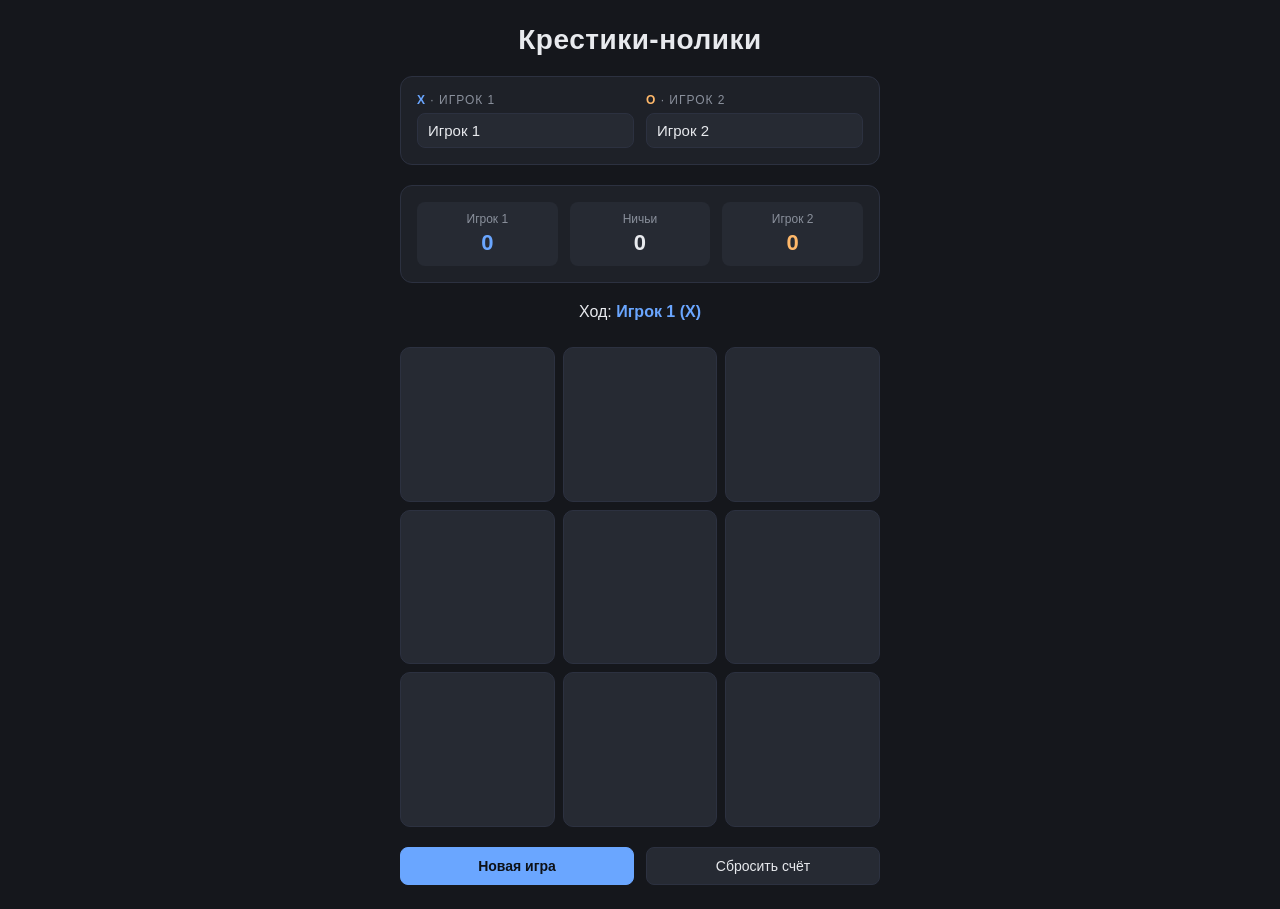
==== index.html @ 3e6832ba "Add browser tic-tac-toe game for two players Single-page hot-seat game with editable player names, w" ====
<!doctype html>
<html lang="ru">
<head>
  <meta charset="utf-8" />
  <meta name="viewport" content="width=device-width, initial-scale=1" />
  <title>Крестики-нолики</title>
  <style>
    :root {
      --bg: #15171c;
      --panel: #1e2128;
      --panel-2: #262a33;
      --text: #e8eaee;
      --muted: #8a909c;
      --accent: #6aa6ff;
      --x: #6aa6ff;
      --o: #ffb86a;
      --win: #2f6b3a;
      --border: #2c3140;
    }

    * { box-sizing: border-box; }

    html, body {
      margin: 0;
      padding: 0;
      background: var(--bg);
      color: var(--text);
      font-family: -apple-system, BlinkMacSystemFont, "Segoe UI", Roboto, Helvetica, Arial, sans-serif;
      min-height: 100vh;
    }

    body {
      display: flex;
      align-items: center;
      justify-content: center;
      padding: 24px;
    }

    .app {
      width: 100%;
      max-width: 480px;
      display: flex;
      flex-direction: column;
      gap: 20px;
    }

    h1 {
      margin: 0;
      font-size: 28px;
      font-weight: 600;
      text-align: center;
      letter-spacing: 0.5px;
    }

    .panel {
      background: var(--panel);
      border: 1px solid var(--border);
      border-radius: 12px;
      padding: 16px;
    }

    .players {
      display: grid;
      grid-template-columns: 1fr 1fr;
      gap: 12px;
    }

    .player-field {
      display: flex;
      flex-direction: column;
      gap: 6px;
    }

    .player-field label {
      font-size: 12px;
      color: var(--muted);
      text-transform: uppercase;
      letter-spacing: 1px;
    }

    .player-field .mark { font-weight: 700; }
    .player-field .mark.x { color: var(--x); }
    .player-field .mark.o { color: var(--o); }

    .player-field input {
      background: var(--panel-2);
      border: 1px solid var(--border);
      color: var(--text);
      font-size: 15px;
      padding: 8px 10px;
      border-radius: 8px;
      outline: none;
      width: 100%;
    }

    .player-field input:focus {
      border-color: var(--accent);
    }

    .scoreboard {
      display: grid;
      grid-template-columns: 1fr 1fr 1fr;
      gap: 12px;
      text-align: center;
    }

    .score {
      background: var(--panel-2);
      border-radius: 8px;
      padding: 10px 8px;
    }

    .score .label {
      font-size: 12px;
      color: var(--muted);
      margin-bottom: 4px;
      overflow: hidden;
      text-overflow: ellipsis;
      white-space: nowrap;
    }

    .score .value {
      font-size: 22px;
      font-weight: 700;
    }

    .score.x .value { color: var(--x); }
    .score.o .value { color: var(--o); }

    .status {
      text-align: center;
      font-size: 16px;
      min-height: 24px;
    }

    .status .name { font-weight: 700; }
    .status .name.x { color: var(--x); }
    .status .name.o { color: var(--o); }

    .board {
      display: grid;
      grid-template-columns: repeat(3, 1fr);
      gap: 8px;
    }

    .cell {
      aspect-ratio: 1 / 1;
      background: var(--panel-2);
      border: 1px solid var(--border);
      border-radius: 10px;
      font-size: clamp(40px, 14vw, 64px);
      font-weight: 700;
      color: var(--text);
      cursor: pointer;
      transition: background-color 0.12s ease, transform 0.05s ease;
      font-family: inherit;
      padding: 0;
    }

    .cell:hover:not(:disabled) {
      background: #2f343f;
    }

    .cell:active:not(:disabled) {
      transform: scale(0.97);
    }

    .cell:disabled {
      cursor: default;
    }

    .cell.x { color: var(--x); }
    .cell.o { color: var(--o); }

    .cell.win {
      background: var(--win);
      border-color: var(--win);
    }

    .controls {
      display: grid;
      grid-template-columns: 1fr 1fr;
      gap: 12px;
    }

    button.action {
      background: var(--panel-2);
      border: 1px solid var(--border);
      color: var(--text);
      padding: 10px 14px;
      border-radius: 8px;
      font-size: 14px;
      cursor: pointer;
      font-family: inherit;
      transition: background-color 0.12s ease;
    }

    button.action:hover { background: #2f343f; }
    button.action.primary { background: var(--accent); border-color: var(--accent); color: #0d1117; font-weight: 600; }
    button.action.primary:hover { background: #82b6ff; }
  </style>
</head>
<body>
  <main class="app">
    <h1>Крестики-нолики</h1>

    <section class="panel players">
      <div class="player-field">
        <label><span class="mark x">X</span> · Игрок 1</label>
        <input id="name-x" type="text" maxlength="20" autocomplete="off" />
      </div>
      <div class="player-field">
        <label><span class="mark o">O</span> · Игрок 2</label>
        <input id="name-o" type="text" maxlength="20" autocomplete="off" />
      </div>
    </section>

    <section class="panel scoreboard">
      <div class="score x">
        <div class="label" id="score-x-label">X</div>
        <div class="value" id="score-x">0</div>
      </div>
      <div class="score">
        <div class="label">Ничьи</div>
        <div class="value" id="score-d">0</div>
      </div>
      <div class="score o">
        <div class="label" id="score-o-label">O</div>
        <div class="value" id="score-o">0</div>
      </div>
    </section>

    <div class="status" id="status"></div>

    <section class="board" id="board">
      <button class="cell" data-index="0" type="button"></button>
      <button class="cell" data-index="1" type="button"></button>
      <button class="cell" data-index="2" type="button"></button>
      <button class="cell" data-index="3" type="button"></button>
      <button class="cell" data-index="4" type="button"></button>
      <button class="cell" data-index="5" type="button"></button>
      <button class="cell" data-index="6" type="button"></button>
      <button class="cell" data-index="7" type="button"></button>
      <button class="cell" data-index="8" type="button"></button>
    </section>

    <div class="controls">
      <button class="action primary" id="btn-new" type="button">Новая игра</button>
      <button class="action" id="btn-reset" type="button">Сбросить счёт</button>
    </div>
  </main>

  <script>
    (function () {
      const WIN_LINES = [
        [0, 1, 2], [3, 4, 5], [6, 7, 8],
        [0, 3, 6], [1, 4, 7], [2, 5, 8],
        [0, 4, 8], [2, 4, 6],
      ];

      const STORAGE_SCORES = "tictactoe.scores";
      const STORAGE_NAMES = "tictactoe.names";
      const STORAGE_STARTER = "tictactoe.starter";

      const $cells = Array.from(document.querySelectorAll(".cell"));
      const $status = document.getElementById("status");
      const $scoreX = document.getElementById("score-x");
      const $scoreO = document.getElementById("score-o");
      const $scoreD = document.getElementById("score-d");
      const $scoreXLabel = document.getElementById("score-x-label");
      const $scoreOLabel = document.getElementById("score-o-label");
      const $nameX = document.getElementById("name-x");
      const $nameO = document.getElementById("name-o");
      const $btnNew = document.getElementById("btn-new");
      const $btnReset = document.getElementById("btn-reset");

      const defaultNames = { X: "Игрок 1", O: "Игрок 2" };

      const state = {
        board: Array(9).fill(null),
        currentPlayer: "X",
        gameOver: false,
        winningLine: null,
        scores: loadScores(),
        names: loadNames(),
        nextStarter: loadStarter(),
      };

      state.currentPlayer = state.nextStarter;

      $nameX.value = state.names.X;
      $nameO.value = state.names.O;

      function loadScores() {
        try {
          const raw = localStorage.getItem(STORAGE_SCORES);
          if (!raw) return { X: 0, O: 0, draws: 0 };
          const parsed = JSON.parse(raw);
          return {
            X: Number.isFinite(parsed.X) ? parsed.X : 0,
            O: Number.isFinite(parsed.O) ? parsed.O : 0,
            draws: Number.isFinite(parsed.draws) ? parsed.draws : 0,
          };
        } catch (_) {
          return { X: 0, O: 0, draws: 0 };
        }
      }

      function loadNames() {
        try {
          const raw = localStorage.getItem(STORAGE_NAMES);
          if (!raw) return { ...defaultNames };
          const parsed = JSON.parse(raw);
          return {
            X: typeof parsed.X === "string" && parsed.X ? parsed.X : defaultNames.X,
            O: typeof parsed.O === "string" && parsed.O ? parsed.O : defaultNames.O,
          };
        } catch (_) {
          return { ...defaultNames };
        }
      }

      function loadStarter() {
        const v = localStorage.getItem(STORAGE_STARTER);
        return v === "O" ? "O" : "X";
      }

      function saveScores() {
        localStorage.setItem(STORAGE_SCORES, JSON.stringify(state.scores));
      }

      function saveNames() {
        localStorage.setItem(STORAGE_NAMES, JSON.stringify(state.names));
      }

      function saveStarter() {
        localStorage.setItem(STORAGE_STARTER, state.nextStarter);
      }

      function nameOf(mark) {
        const n = state.names[mark];
        return n && n.trim() ? n : defaultNames[mark];
      }

      function checkResult() {
        for (const line of WIN_LINES) {
          const [a, b, c] = line;
          const v = state.board[a];
          if (v && v === state.board[b] && v === state.board[c]) {
            return { winner: v, line };
          }
        }
        if (state.board.every((v) => v !== null)) {
          return { winner: null, line: null };
        }
        return null;
      }

      function handleCellClick(event) {
        const idx = Number(event.currentTarget.dataset.index);
        if (state.gameOver) return;
        if (state.board[idx] !== null) return;

        state.board[idx] = state.currentPlayer;

        const result = checkResult();
        if (result) {
          endRound(result);
        } else {
          state.currentPlayer = state.currentPlayer === "X" ? "O" : "X";
        }
        render();
      }

      function endRound(result) {
        state.gameOver = true;
        if (result.winner) {
          state.scores[result.winner] += 1;
          state.winningLine = result.line;
          state.nextStarter = result.winner === "X" ? "O" : "X";
        } else {
          state.scores.draws += 1;
          state.winningLine = null;
          state.nextStarter = state.nextStarter === "X" ? "O" : "X";
        }
        saveScores();
        saveStarter();
      }

      function newGame() {
        state.board = Array(9).fill(null);
        state.gameOver = false;
        state.winningLine = null;
        state.currentPlayer = state.nextStarter;
        render();
      }

      function resetScores() {
        state.scores = { X: 0, O: 0, draws: 0 };
        saveScores();
        render();
      }

      function render() {
        $cells.forEach((btn, i) => {
          const v = state.board[i];
          btn.textContent = v || "";
          btn.classList.toggle("x", v === "X");
          btn.classList.toggle("o", v === "O");
          const isWin = state.winningLine && state.winningLine.includes(i);
          btn.classList.toggle("win", !!isWin);
          btn.disabled = state.gameOver || v !== null;
        });

        $scoreXLabel.textContent = nameOf("X");
        $scoreOLabel.textContent = nameOf("O");
        $scoreX.textContent = String(state.scores.X);
        $scoreO.textContent = String(state.scores.O);
        $scoreD.textContent = String(state.scores.draws);

        if (!state.gameOver) {
          const mark = state.currentPlayer.toLowerCase();
          $status.innerHTML =
            "Ход: <span class=\"name " + mark + "\">" +
            escapeHtml(nameOf(state.currentPlayer)) + " (" + state.currentPlayer + ")</span>";
        } else if (state.winningLine) {
          const winner = state.board[state.winningLine[0]];
          const mark = winner.toLowerCase();
          $status.innerHTML =
            "Победил: <span class=\"name " + mark + "\">" +
            escapeHtml(nameOf(winner)) + " (" + winner + ")</span>";
        } else {
          $status.textContent = "Ничья";
        }
      }

      function escapeHtml(s) {
        return s.replace(/[&<>"']/g, (ch) => ({
          "&": "&amp;", "<": "&lt;", ">": "&gt;", '"': "&quot;", "'": "&#39;",
        })[ch]);
      }

      $cells.forEach((btn) => btn.addEventListener("click", handleCellClick));
      $btnNew.addEventListener("click", newGame);
      $btnReset.addEventListener("click", resetScores);

      $nameX.addEventListener("input", () => {
        state.names.X = $nameX.value;
        saveNames();
        render();
      });
      $nameO.addEventListener("input", () => {
        state.names.O = $nameO.value;
        saveNames();
        render();
      });

      render();
    })();
  </script>
</body>
</html>
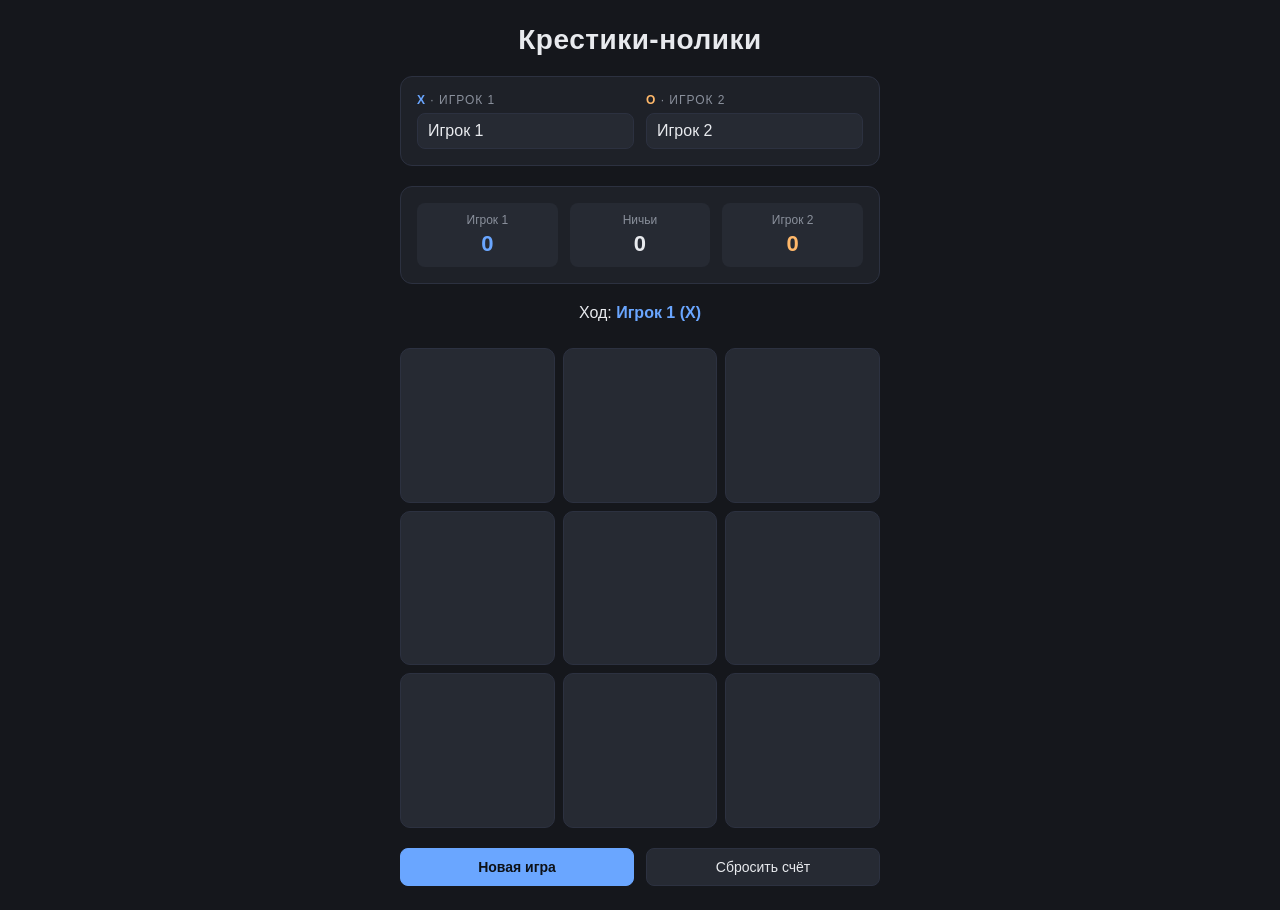
==== commit bd0a0b9f: "Disable mobile pinch-zoom and prevent iOS input auto-zoom Locks viewport scale, raises input font-si" ====
--- a/index.html
+++ b/index.html
@@ -2,7 +2,7 @@
 <html lang="ru">
 <head>
   <meta charset="utf-8" />
-  <meta name="viewport" content="width=device-width, initial-scale=1" />
+  <meta name="viewport" content="width=device-width, initial-scale=1, maximum-scale=1, user-scalable=no" />
   <title>Крестики-нолики</title>
   <style>
     :root {
@@ -27,6 +27,8 @@
       color: var(--text);
       font-family: -apple-system, BlinkMacSystemFont, "Segoe UI", Roboto, Helvetica, Arial, sans-serif;
       min-height: 100vh;
+      touch-action: manipulation;
+      -webkit-text-size-adjust: 100%;
     }
 
     body {
@@ -86,7 +88,7 @@
       background: var(--panel-2);
       border: 1px solid var(--border);
       color: var(--text);
-      font-size: 15px;
+      font-size: 16px;
       padding: 8px 10px;
       border-radius: 8px;
       outline: none;
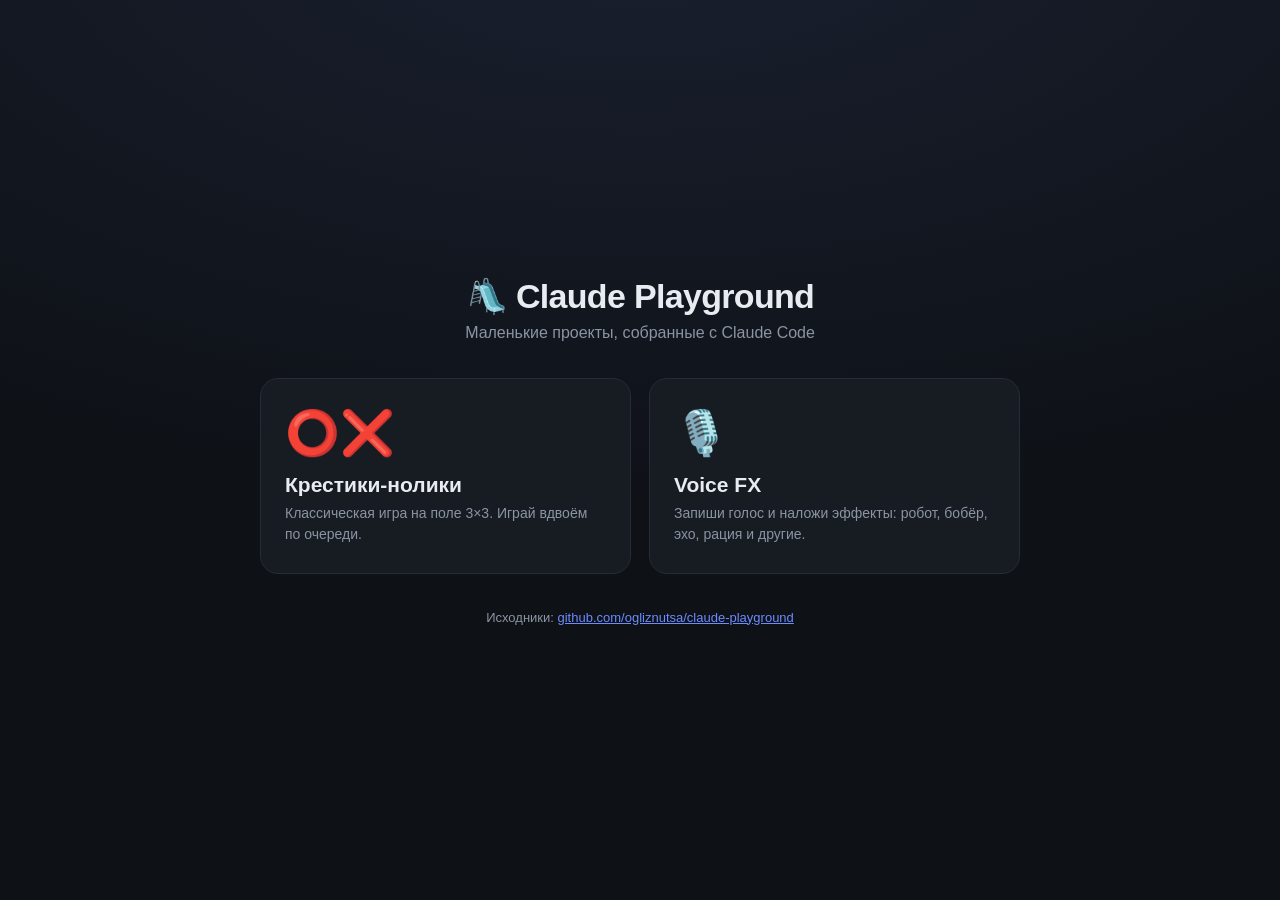
==== commit 19fd38f8: "Restructure into multi-app playground - Move tic-tac-toe game into tic-tac-toe/ - Add Voice FX app (" ====
--- a/index.html
+++ b/index.html
@@ -1,464 +1,85 @@
-<!doctype html>
+<!DOCTYPE html>
 <html lang="ru">
 <head>
-  <meta charset="utf-8" />
-  <meta name="viewport" content="width=device-width, initial-scale=1, maximum-scale=1, user-scalable=no" />
-  <title>Крестики-нолики</title>
+  <meta charset="UTF-8" />
+  <meta name="viewport" content="width=device-width, initial-scale=1.0" />
+  <title>Claude Playground</title>
   <style>
     :root {
-      --bg: #15171c;
-      --panel: #1e2128;
-      --panel-2: #262a33;
-      --text: #e8eaee;
-      --muted: #8a909c;
-      --accent: #6aa6ff;
-      --x: #6aa6ff;
-      --o: #ffb86a;
-      --win: #2f6b3a;
-      --border: #2c3140;
+      --bg: #0e1116;
+      --panel: #171b22;
+      --panel-2: #1f242d;
+      --text: #e8ecf1;
+      --muted: #8b94a3;
+      --accent: #6c8cff;
     }
-
     * { box-sizing: border-box; }
-
-    html, body {
+    body {
       margin: 0;
-      padding: 0;
-      background: var(--bg);
+      min-height: 100vh;
+      background: radial-gradient(1200px 600px at 50% -10%, #1a2030, var(--bg));
       color: var(--text);
-      font-family: -apple-system, BlinkMacSystemFont, "Segoe UI", Roboto, Helvetica, Arial, sans-serif;
-      min-height: 100vh;
-      touch-action: manipulation;
-      -webkit-text-size-adjust: 100%;
+      font-family: -apple-system, "Segoe UI", Roboto, Helvetica, Arial, sans-serif;
+      display: flex;
+      justify-content: center;
+      align-items: center;
+      padding: 48px 16px;
     }
-
-    body {
-      display: flex;
-      align-items: center;
-      justify-content: center;
-      padding: 24px;
+    .wrap { width: 100%; max-width: 760px; }
+    header { text-align: center; margin-bottom: 36px; }
+    h1 { font-size: 34px; margin: 0; letter-spacing: -0.02em; }
+    .subtitle { color: var(--muted); margin-top: 8px; }
+    .cards {
+      display: grid;
+      grid-template-columns: repeat(auto-fit, minmax(240px, 1fr));
+      gap: 18px;
     }
-
-    .app {
-      width: 100%;
-      max-width: 480px;
-      display: flex;
-      flex-direction: column;
-      gap: 20px;
+    .card {
+      display: block;
+      text-decoration: none;
+      color: inherit;
+      background: var(--panel);
+      border: 1px solid #262c36;
+      border-radius: 18px;
+      padding: 28px 24px;
+      transition: transform 0.12s ease, border-color 0.15s ease, box-shadow 0.2s ease;
     }
-
-    h1 {
-      margin: 0;
-      font-size: 28px;
-      font-weight: 600;
-      text-align: center;
-      letter-spacing: 0.5px;
+    .card:hover {
+      transform: translateY(-4px);
+      border-color: var(--accent);
+      box-shadow: 0 18px 40px rgba(0, 0, 0, 0.4);
     }
-
-    .panel {
-      background: var(--panel);
-      border: 1px solid var(--border);
-      border-radius: 12px;
-      padding: 16px;
-    }
-
-    .players {
-      display: grid;
-      grid-template-columns: 1fr 1fr;
-      gap: 12px;
-    }
-
-    .player-field {
-      display: flex;
-      flex-direction: column;
-      gap: 6px;
-    }
-
-    .player-field label {
-      font-size: 12px;
-      color: var(--muted);
-      text-transform: uppercase;
-      letter-spacing: 1px;
-    }
-
-    .player-field .mark { font-weight: 700; }
-    .player-field .mark.x { color: var(--x); }
-    .player-field .mark.o { color: var(--o); }
-
-    .player-field input {
-      background: var(--panel-2);
-      border: 1px solid var(--border);
-      color: var(--text);
-      font-size: 16px;
-      padding: 8px 10px;
-      border-radius: 8px;
-      outline: none;
-      width: 100%;
-    }
-
-    .player-field input:focus {
-      border-color: var(--accent);
-    }
-
-    .scoreboard {
-      display: grid;
-      grid-template-columns: 1fr 1fr 1fr;
-      gap: 12px;
-      text-align: center;
-    }
-
-    .score {
-      background: var(--panel-2);
-      border-radius: 8px;
-      padding: 10px 8px;
-    }
-
-    .score .label {
-      font-size: 12px;
-      color: var(--muted);
-      margin-bottom: 4px;
-      overflow: hidden;
-      text-overflow: ellipsis;
-      white-space: nowrap;
-    }
-
-    .score .value {
-      font-size: 22px;
-      font-weight: 700;
-    }
-
-    .score.x .value { color: var(--x); }
-    .score.o .value { color: var(--o); }
-
-    .status {
-      text-align: center;
-      font-size: 16px;
-      min-height: 24px;
-    }
-
-    .status .name { font-weight: 700; }
-    .status .name.x { color: var(--x); }
-    .status .name.o { color: var(--o); }
-
-    .board {
-      display: grid;
-      grid-template-columns: repeat(3, 1fr);
-      gap: 8px;
-    }
-
-    .cell {
-      aspect-ratio: 1 / 1;
-      background: var(--panel-2);
-      border: 1px solid var(--border);
-      border-radius: 10px;
-      font-size: clamp(40px, 14vw, 64px);
-      font-weight: 700;
-      color: var(--text);
-      cursor: pointer;
-      transition: background-color 0.12s ease, transform 0.05s ease;
-      font-family: inherit;
-      padding: 0;
-    }
-
-    .cell:hover:not(:disabled) {
-      background: #2f343f;
-    }
-
-    .cell:active:not(:disabled) {
-      transform: scale(0.97);
-    }
-
-    .cell:disabled {
-      cursor: default;
-    }
-
-    .cell.x { color: var(--x); }
-    .cell.o { color: var(--o); }
-
-    .cell.win {
-      background: var(--win);
-      border-color: var(--win);
-    }
-
-    .controls {
-      display: grid;
-      grid-template-columns: 1fr 1fr;
-      gap: 12px;
-    }
-
-    button.action {
-      background: var(--panel-2);
-      border: 1px solid var(--border);
-      color: var(--text);
-      padding: 10px 14px;
-      border-radius: 8px;
-      font-size: 14px;
-      cursor: pointer;
-      font-family: inherit;
-      transition: background-color 0.12s ease;
-    }
-
-    button.action:hover { background: #2f343f; }
-    button.action.primary { background: var(--accent); border-color: var(--accent); color: #0d1117; font-weight: 600; }
-    button.action.primary:hover { background: #82b6ff; }
+    .card__emoji { font-size: 44px; display: block; margin-bottom: 14px; }
+    .card__title { font-size: 21px; font-weight: 600; margin: 0 0 6px; }
+    .card__desc { color: var(--muted); font-size: 14px; line-height: 1.5; margin: 0; }
+    footer { text-align: center; color: var(--muted); font-size: 13px; margin-top: 36px; }
+    footer a { color: var(--accent); }
   </style>
 </head>
 <body>
-  <main class="app">
-    <h1>Крестики-нолики</h1>
+  <main class="wrap">
+    <header>
+      <h1>🛝 Claude Playground</h1>
+      <p class="subtitle">Маленькие проекты, собранные с Claude Code</p>
+    </header>
 
-    <section class="panel players">
-      <div class="player-field">
-        <label><span class="mark x">X</span> · Игрок 1</label>
-        <input id="name-x" type="text" maxlength="20" autocomplete="off" />
-      </div>
-      <div class="player-field">
-        <label><span class="mark o">O</span> · Игрок 2</label>
-        <input id="name-o" type="text" maxlength="20" autocomplete="off" />
-      </div>
-    </section>
+    <div class="cards">
+      <a class="card" href="./tic-tac-toe/">
+        <span class="card__emoji">⭕️❌</span>
+        <h2 class="card__title">Крестики-нолики</h2>
+        <p class="card__desc">Классическая игра на поле 3×3. Играй вдвоём по очереди.</p>
+      </a>
 
-    <section class="panel scoreboard">
-      <div class="score x">
-        <div class="label" id="score-x-label">X</div>
-        <div class="value" id="score-x">0</div>
-      </div>
-      <div class="score">
-        <div class="label">Ничьи</div>
-        <div class="value" id="score-d">0</div>
-      </div>
-      <div class="score o">
-        <div class="label" id="score-o-label">O</div>
-        <div class="value" id="score-o">0</div>
-      </div>
-    </section>
+      <a class="card" href="./voice-fx/">
+        <span class="card__emoji">🎙️</span>
+        <h2 class="card__title">Voice FX</h2>
+        <p class="card__desc">Запиши голос и наложи эффекты: робот, бобёр, эхо, рация и другие.</p>
+      </a>
+    </div>
 
-    <div class="status" id="status"></div>
-
-    <section class="board" id="board">
-      <button class="cell" data-index="0" type="button"></button>
-      <button class="cell" data-index="1" type="button"></button>
-      <button class="cell" data-index="2" type="button"></button>
-      <button class="cell" data-index="3" type="button"></button>
-      <button class="cell" data-index="4" type="button"></button>
-      <button class="cell" data-index="5" type="button"></button>
-      <button class="cell" data-index="6" type="button"></button>
-      <button class="cell" data-index="7" type="button"></button>
-      <button class="cell" data-index="8" type="button"></button>
-    </section>
-
-    <div class="controls">
-      <button class="action primary" id="btn-new" type="button">Новая игра</button>
-      <button class="action" id="btn-reset" type="button">Сбросить счёт</button>
-    </div>
+    <footer>
+      Исходники: <a href="https://github.com/ogliznutsa/claude-playground">github.com/ogliznutsa/claude-playground</a>
+    </footer>
   </main>
-
-  <script>
-    (function () {
-      const WIN_LINES = [
-        [0, 1, 2], [3, 4, 5], [6, 7, 8],
-        [0, 3, 6], [1, 4, 7], [2, 5, 8],
-        [0, 4, 8], [2, 4, 6],
-      ];
-
-      const STORAGE_SCORES = "tictactoe.scores";
-      const STORAGE_NAMES = "tictactoe.names";
-      const STORAGE_STARTER = "tictactoe.starter";
-
-      const $cells = Array.from(document.querySelectorAll(".cell"));
-      const $status = document.getElementById("status");
-      const $scoreX = document.getElementById("score-x");
-      const $scoreO = document.getElementById("score-o");
-      const $scoreD = document.getElementById("score-d");
-      const $scoreXLabel = document.getElementById("score-x-label");
-      const $scoreOLabel = document.getElementById("score-o-label");
-      const $nameX = document.getElementById("name-x");
-      const $nameO = document.getElementById("name-o");
-      const $btnNew = document.getElementById("btn-new");
-      const $btnReset = document.getElementById("btn-reset");
-
-      const defaultNames = { X: "Игрок 1", O: "Игрок 2" };
-
-      const state = {
-        board: Array(9).fill(null),
-        currentPlayer: "X",
-        gameOver: false,
-        winningLine: null,
-        scores: loadScores(),
-        names: loadNames(),
-        nextStarter: loadStarter(),
-      };
-
-      state.currentPlayer = state.nextStarter;
-
-      $nameX.value = state.names.X;
-      $nameO.value = state.names.O;
-
-      function loadScores() {
-        try {
-          const raw = localStorage.getItem(STORAGE_SCORES);
-          if (!raw) return { X: 0, O: 0, draws: 0 };
-          const parsed = JSON.parse(raw);
-          return {
-            X: Number.isFinite(parsed.X) ? parsed.X : 0,
-            O: Number.isFinite(parsed.O) ? parsed.O : 0,
-            draws: Number.isFinite(parsed.draws) ? parsed.draws : 0,
-          };
-        } catch (_) {
-          return { X: 0, O: 0, draws: 0 };
-        }
-      }
-
-      function loadNames() {
-        try {
-          const raw = localStorage.getItem(STORAGE_NAMES);
-          if (!raw) return { ...defaultNames };
-          const parsed = JSON.parse(raw);
-          return {
-            X: typeof parsed.X === "string" && parsed.X ? parsed.X : defaultNames.X,
-            O: typeof parsed.O === "string" && parsed.O ? parsed.O : defaultNames.O,
-          };
-        } catch (_) {
-          return { ...defaultNames };
-        }
-      }
-
-      function loadStarter() {
-        const v = localStorage.getItem(STORAGE_STARTER);
-        return v === "O" ? "O" : "X";
-      }
-
-      function saveScores() {
-        localStorage.setItem(STORAGE_SCORES, JSON.stringify(state.scores));
-      }
-
-      function saveNames() {
-        localStorage.setItem(STORAGE_NAMES, JSON.stringify(state.names));
-      }
-
-      function saveStarter() {
-        localStorage.setItem(STORAGE_STARTER, state.nextStarter);
-      }
-
-      function nameOf(mark) {
-        const n = state.names[mark];
-        return n && n.trim() ? n : defaultNames[mark];
-      }
-
-      function checkResult() {
-        for (const line of WIN_LINES) {
-          const [a, b, c] = line;
-          const v = state.board[a];
-          if (v && v === state.board[b] && v === state.board[c]) {
-            return { winner: v, line };
-          }
-        }
-        if (state.board.every((v) => v !== null)) {
-          return { winner: null, line: null };
-        }
-        return null;
-      }
-
-      function handleCellClick(event) {
-        const idx = Number(event.currentTarget.dataset.index);
-        if (state.gameOver) return;
-        if (state.board[idx] !== null) return;
-
-        state.board[idx] = state.currentPlayer;
-
-        const result = checkResult();
-        if (result) {
-          endRound(result);
-        } else {
-          state.currentPlayer = state.currentPlayer === "X" ? "O" : "X";
-        }
-        render();
-      }
-
-      function endRound(result) {
-        state.gameOver = true;
-        if (result.winner) {
-          state.scores[result.winner] += 1;
-          state.winningLine = result.line;
-          state.nextStarter = result.winner === "X" ? "O" : "X";
-        } else {
-          state.scores.draws += 1;
-          state.winningLine = null;
-          state.nextStarter = state.nextStarter === "X" ? "O" : "X";
-        }
-        saveScores();
-        saveStarter();
-      }
-
-      function newGame() {
-        state.board = Array(9).fill(null);
-        state.gameOver = false;
-        state.winningLine = null;
-        state.currentPlayer = state.nextStarter;
-        render();
-      }
-
-      function resetScores() {
-        state.scores = { X: 0, O: 0, draws: 0 };
-        saveScores();
-        render();
-      }
-
-      function render() {
-        $cells.forEach((btn, i) => {
-          const v = state.board[i];
-          btn.textContent = v || "";
-          btn.classList.toggle("x", v === "X");
-          btn.classList.toggle("o", v === "O");
-          const isWin = state.winningLine && state.winningLine.includes(i);
-          btn.classList.toggle("win", !!isWin);
-          btn.disabled = state.gameOver || v !== null;
-        });
-
-        $scoreXLabel.textContent = nameOf("X");
-        $scoreOLabel.textContent = nameOf("O");
-        $scoreX.textContent = String(state.scores.X);
-        $scoreO.textContent = String(state.scores.O);
-        $scoreD.textContent = String(state.scores.draws);
-
-        if (!state.gameOver) {
-          const mark = state.currentPlayer.toLowerCase();
-          $status.innerHTML =
-            "Ход: <span class=\"name " + mark + "\">" +
-            escapeHtml(nameOf(state.currentPlayer)) + " (" + state.currentPlayer + ")</span>";
-        } else if (state.winningLine) {
-          const winner = state.board[state.winningLine[0]];
-          const mark = winner.toLowerCase();
-          $status.innerHTML =
-            "Победил: <span class=\"name " + mark + "\">" +
-            escapeHtml(nameOf(winner)) + " (" + winner + ")</span>";
-        } else {
-          $status.textContent = "Ничья";
-        }
-      }
-
-      function escapeHtml(s) {
-        return s.replace(/[&<>"']/g, (ch) => ({
-          "&": "&amp;", "<": "&lt;", ">": "&gt;", '"': "&quot;", "'": "&#39;",
-        })[ch]);
-      }
-
-      $cells.forEach((btn) => btn.addEventListener("click", handleCellClick));
-      $btnNew.addEventListener("click", newGame);
-      $btnReset.addEventListener("click", resetScores);
-
-      $nameX.addEventListener("input", () => {
-        state.names.X = $nameX.value;
-        saveNames();
-        render();
-      });
-      $nameO.addEventListener("input", () => {
-        state.names.O = $nameO.value;
-        saveNames();
-        render();
-      });
-
-      render();
-    })();
-  </script>
 </body>
 </html>
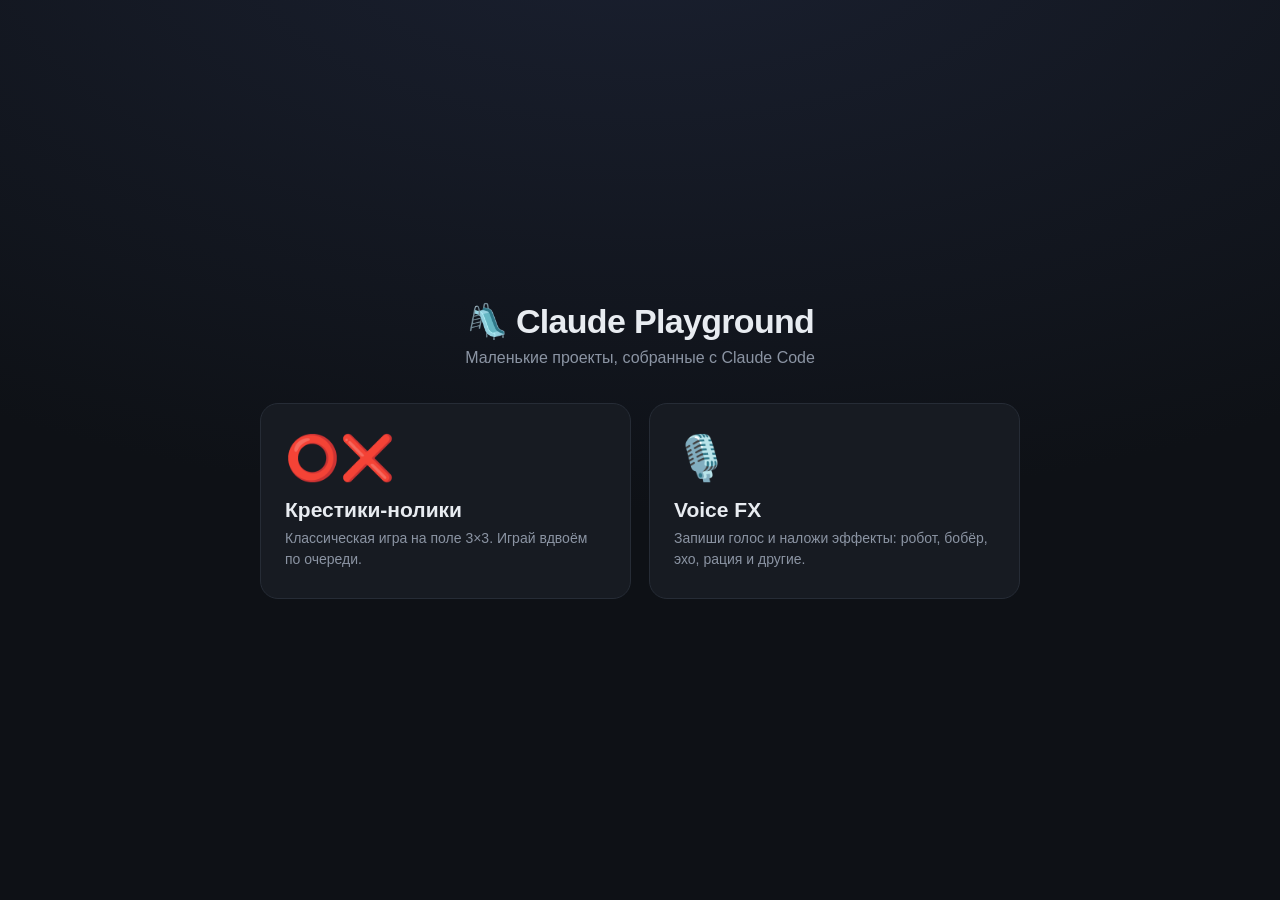
==== commit c60201de: "Убрать подпись про исходники на главной" ====
--- a/index.html
+++ b/index.html
@@ -52,8 +52,6 @@
     .card__emoji { font-size: 44px; display: block; margin-bottom: 14px; }
     .card__title { font-size: 21px; font-weight: 600; margin: 0 0 6px; }
     .card__desc { color: var(--muted); font-size: 14px; line-height: 1.5; margin: 0; }
-    footer { text-align: center; color: var(--muted); font-size: 13px; margin-top: 36px; }
-    footer a { color: var(--accent); }
   </style>
 </head>
 <body>
@@ -76,10 +74,6 @@
         <p class="card__desc">Запиши голос и наложи эффекты: робот, бобёр, эхо, рация и другие.</p>
       </a>
     </div>
-
-    <footer>
-      Исходники: <a href="https://github.com/ogliznutsa/claude-playground">github.com/ogliznutsa/claude-playground</a>
-    </footer>
   </main>
 </body>
 </html>
